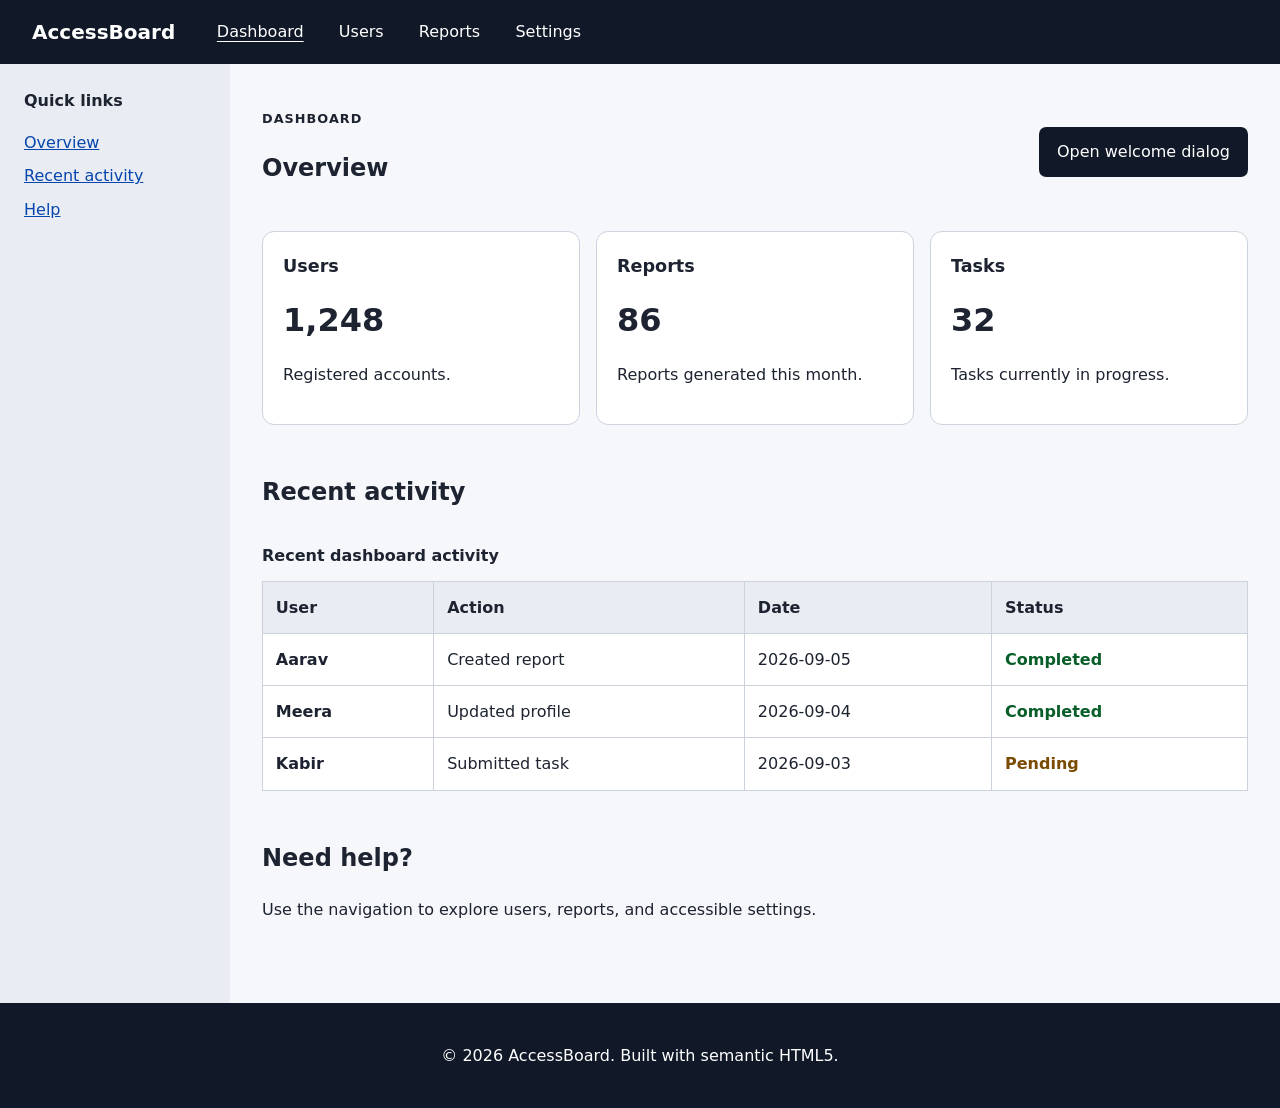
==== index.html @ 459112c2 "comitted" ====
<!doctype html>
<html lang="en">
<head>
  <meta charset="utf-8">
  <meta name="viewport" content="width=device-width, initial-scale=1">
  <meta name="description" content="Accessible multi-page admin dashboard demo">
  <title>Accessible Dashboard - Home</title>
  <link rel="stylesheet" href="css/style.css">
  <script src="js/main.js" defer></script>
</head>
<body>
  <a class="skip-link" href="#main-content">Skip to main content</a>

  <header class="site-header">
    <div class="brand">
      <a href="index.html" aria-label="Accessible Dashboard home">AccessBoard</a>
    </div>
    <nav aria-label="Primary navigation">
      <ul class="nav-list">
        <li><a href="index.html" aria-current="page">Dashboard</a></li>
        <li><a href="users.html">Users</a></li>
        <li><a href="reports.html">Reports</a></li>
        <li><a href="settings.html">Settings</a></li>
      </ul>
    </nav>
    <button class="menu-toggle" type="button" aria-expanded="false" aria-controls="sidebar">
      Menu
    </button>
  </header>

  <div class="layout">
    <aside id="sidebar" class="sidebar" aria-label="Sidebar navigation">
      <h2>Quick links</h2>
      <nav aria-label="Secondary navigation">
        <ul>
          <li><a href="#overview">Overview</a></li>
          <li><a href="#activity">Recent activity</a></li>
          <li><a href="#help">Help</a></li>
        </ul>
      </nav>
    </aside>

    <main id="main-content" class="main-content">
      <section id="overview" aria-labelledby="overview-title">
        <div class="section-heading">
          <div>
            <p class="eyebrow">Dashboard</p>
            <h1 id="overview-title">Overview</h1>
          </div>
          <button class="button" type="button" data-modal-target="welcome-modal">
            Open welcome dialog
          </button>
        </div>

        <div class="cards" aria-label="Dashboard statistics">
          <article class="card">
            <h2>Users</h2>
            <p class="stat">1,248</p>
            <p>Registered accounts.</p>
          </article>
          <article class="card">
            <h2>Reports</h2>
            <p class="stat">86</p>
            <p>Reports generated this month.</p>
          </article>
          <article class="card">
            <h2>Tasks</h2>
            <p class="stat">32</p>
            <p>Tasks currently in progress.</p>
          </article>
        </div>
      </section>

      <section id="activity" aria-labelledby="activity-title">
        <h2 id="activity-title">Recent activity</h2>
        <div class="table-wrap">
          <table>
            <caption>Recent dashboard activity</caption>
            <thead>
              <tr>
                <th scope="col">User</th>
                <th scope="col">Action</th>
                <th scope="col">Date</th>
                <th scope="col">Status</th>
              </tr>
            </thead>
            <tbody>
              <tr>
                <th scope="row">Aarav</th>
                <td>Created report</td>
                <td>2026-09-05</td>
                <td><span class="status success">Completed</span></td>
              </tr>
              <tr>
                <th scope="row">Meera</th>
                <td>Updated profile</td>
                <td>2026-09-04</td>
                <td><span class="status success">Completed</span></td>
              </tr>
              <tr>
                <th scope="row">Kabir</th>
                <td>Submitted task</td>
                <td>2026-09-03</td>
                <td><span class="status pending">Pending</span></td>
              </tr>
            </tbody>
          </table>
        </div>
      </section>

      <section id="help" aria-labelledby="help-title">
        <h2 id="help-title">Need help?</h2>
        <p>Use the navigation to explore users, reports, and accessible settings.</p>
      </section>
    </main>
  </div>

  <footer class="site-footer">
    <p>&copy; 2026 AccessBoard. Built with semantic HTML5.</p>
  </footer>

  <dialog id="welcome-modal" aria-labelledby="welcome-title">
    <div class="modal-content">
      <h2 id="welcome-title">Welcome</h2>
      <p>This modal uses the native dialog element and can be operated with a keyboard.</p>
      <button class="button" type="button" data-close-modal>Close</button>
    </div>
  </dialog>
</body>
</html>
---- css/style.css ----
/* Accessible Dashboard stylesheet */
:root {
  font-family: system-ui, -apple-system, BlinkMacSystemFont, "Segoe UI", sans-serif;
  color: #1d2330;
  background: #f5f7fa;
  line-height: 1.6;
}

* {
  box-sizing: border-box;
}

body {
  margin: 0;
  min-width: 320px;
}

a {
  color: #0645ad;
}

a:focus-visible,
button:focus-visible,
input:focus-visible,
select:focus-visible {
  outline: 3px solid #ffbf00;
  outline-offset: 3px;
}

.skip-link {
  position: absolute;
  left: 1rem;
  top: -5rem;
  padding: 0.75rem 1rem;
  background: #111827;
  color: #fff;
  z-index: 1000;
}

.skip-link:focus {
  top: 1rem;
}

.site-header {
  display: flex;
  align-items: center;
  gap: 2rem;
  padding: 1rem 2rem;
  background: #111827;
  color: #fff;
}

.brand a {
  color: #fff;
  text-decoration: none;
  font-weight: 800;
  font-size: 1.25rem;
}

.nav-list {
  display: flex;
  flex-wrap: wrap;
  gap: 1rem;
  list-style: none;
  padding: 0;
  margin: 0;
}

.nav-list a {
  color: #fff;
  text-decoration: none;
  padding: 0.4rem 0.6rem;
}

.nav-list a[aria-current="page"] {
  text-decoration: underline;
  text-underline-offset: 0.25rem;
}

.menu-toggle {
  margin-left: auto;
  display: none;
}

.layout {
  display: grid;
  grid-template-columns: 230px 1fr;
  min-height: calc(100vh - 130px);
}

.sidebar {
  padding: 1.5rem;
  background: #e9edf3;
}

.sidebar h2 {
  margin-top: 0;
  font-size: 1rem;
}

.sidebar ul {
  list-style: none;
  padding: 0;
}

.sidebar li + li {
  margin-top: 0.5rem;
}

.main-content {
  max-width: 1200px;
  width: 100%;
  padding: 2rem;
  margin: 0 auto;
}

.section-heading {
  display: flex;
  justify-content: space-between;
  align-items: center;
  gap: 1rem;
}

.eyebrow {
  margin-bottom: 0;
  font-weight: 700;
  text-transform: uppercase;
  letter-spacing: 0.08em;
  font-size: 0.8rem;
}

.cards {
  display: grid;
  grid-template-columns: repeat(3, 1fr);
  gap: 1rem;
  margin: 1.5rem 0 2rem;
}

.card {
  padding: 1.25rem;
  border: 1px solid #ccd3dd;
  border-radius: 0.75rem;
  background: #fff;
}

.card h2 {
  margin-top: 0;
  font-size: 1.1rem;
}

.stat {
  font-size: 2rem;
  font-weight: 800;
  margin: 0;
}

section {
  margin-bottom: 3rem;
}

.table-wrap {
  overflow-x: auto;
}

table {
  width: 100%;
  border-collapse: collapse;
  background: #fff;
}

caption {
  text-align: left;
  font-weight: 700;
  padding: 0.75rem 0;
}

th,
td {
  border: 1px solid #cbd2dc;
  padding: 0.8rem;
  text-align: left;
}

thead th {
  background: #e9edf3;
}

.status {
  font-weight: 700;
}

.success {
  color: #075e28;
}

.pending {
  color: #7a4b00;
}

.button {
  border: 2px solid #111827;
  border-radius: 0.45rem;
  padding: 0.65rem 1rem;
  background: #111827;
  color: #fff;
  cursor: pointer;
  font: inherit;
}

.button.secondary {
  background: #fff;
  color: #111827;
}

.form-group {
  margin-bottom: 1.25rem;
}

label,
.label-text {
  display: block;
  font-weight: 700;
  margin-bottom: 0.4rem;
}

input,
select {
  width: 100%;
  max-width: 520px;
  padding: 0.7rem;
  border: 1px solid #687386;
  border-radius: 0.35rem;
  background: #fff;
  color: #1d2330;
  font: inherit;
}

.checkbox-label {
  display: flex;
  align-items: center;
  gap: 0.5rem;
  font-weight: 400;
}

.checkbox-label input {
  width: auto;
}

fieldset {
  border: 1px solid #aeb7c5;
  border-radius: 0.6rem;
  padding: 1.25rem;
  margin: 0 0 1.5rem;
}

legend {
  padding: 0 0.5rem;
  font-weight: 800;
}

small {
  display: block;
  margin-top: 0.3rem;
}

.form-actions {
  display: flex;
  flex-wrap: wrap;
  gap: 0.75rem;
}

.form-message {
  min-height: 1.5rem;
  font-weight: 700;
}

dialog {
  border: 0;
  border-radius: 0.75rem;
  max-width: 600px;
  width: calc(100% - 2rem);
  padding: 0;
  box-shadow: 0 1rem 3rem rgba(0, 0, 0, 0.25);
}

dialog::backdrop {
  background: rgba(0, 0, 0, 0.55);
}

.modal-content {
  padding: 1.5rem;
}

.site-footer {
  padding: 1.5rem 2rem;
  background: #111827;
  color: #fff;
  text-align: center;
}

@media (max-width: 760px) {
  .site-header {
    flex-wrap: wrap;
    padding: 1rem;
  }

  .menu-toggle {
    display: block;
  }

  .nav-list {
    width: 100%;
  }

  .layout {
    display: block;
  }

  .sidebar {
    display: none;
  }

  .sidebar.is-open {
    display: block;
  }

  .main-content {
    padding: 1.25rem;
  }

  .section-heading {
    align-items: flex-start;
    flex-direction: column;
  }

  .cards {
    grid-template-columns: 1fr;
  }
}
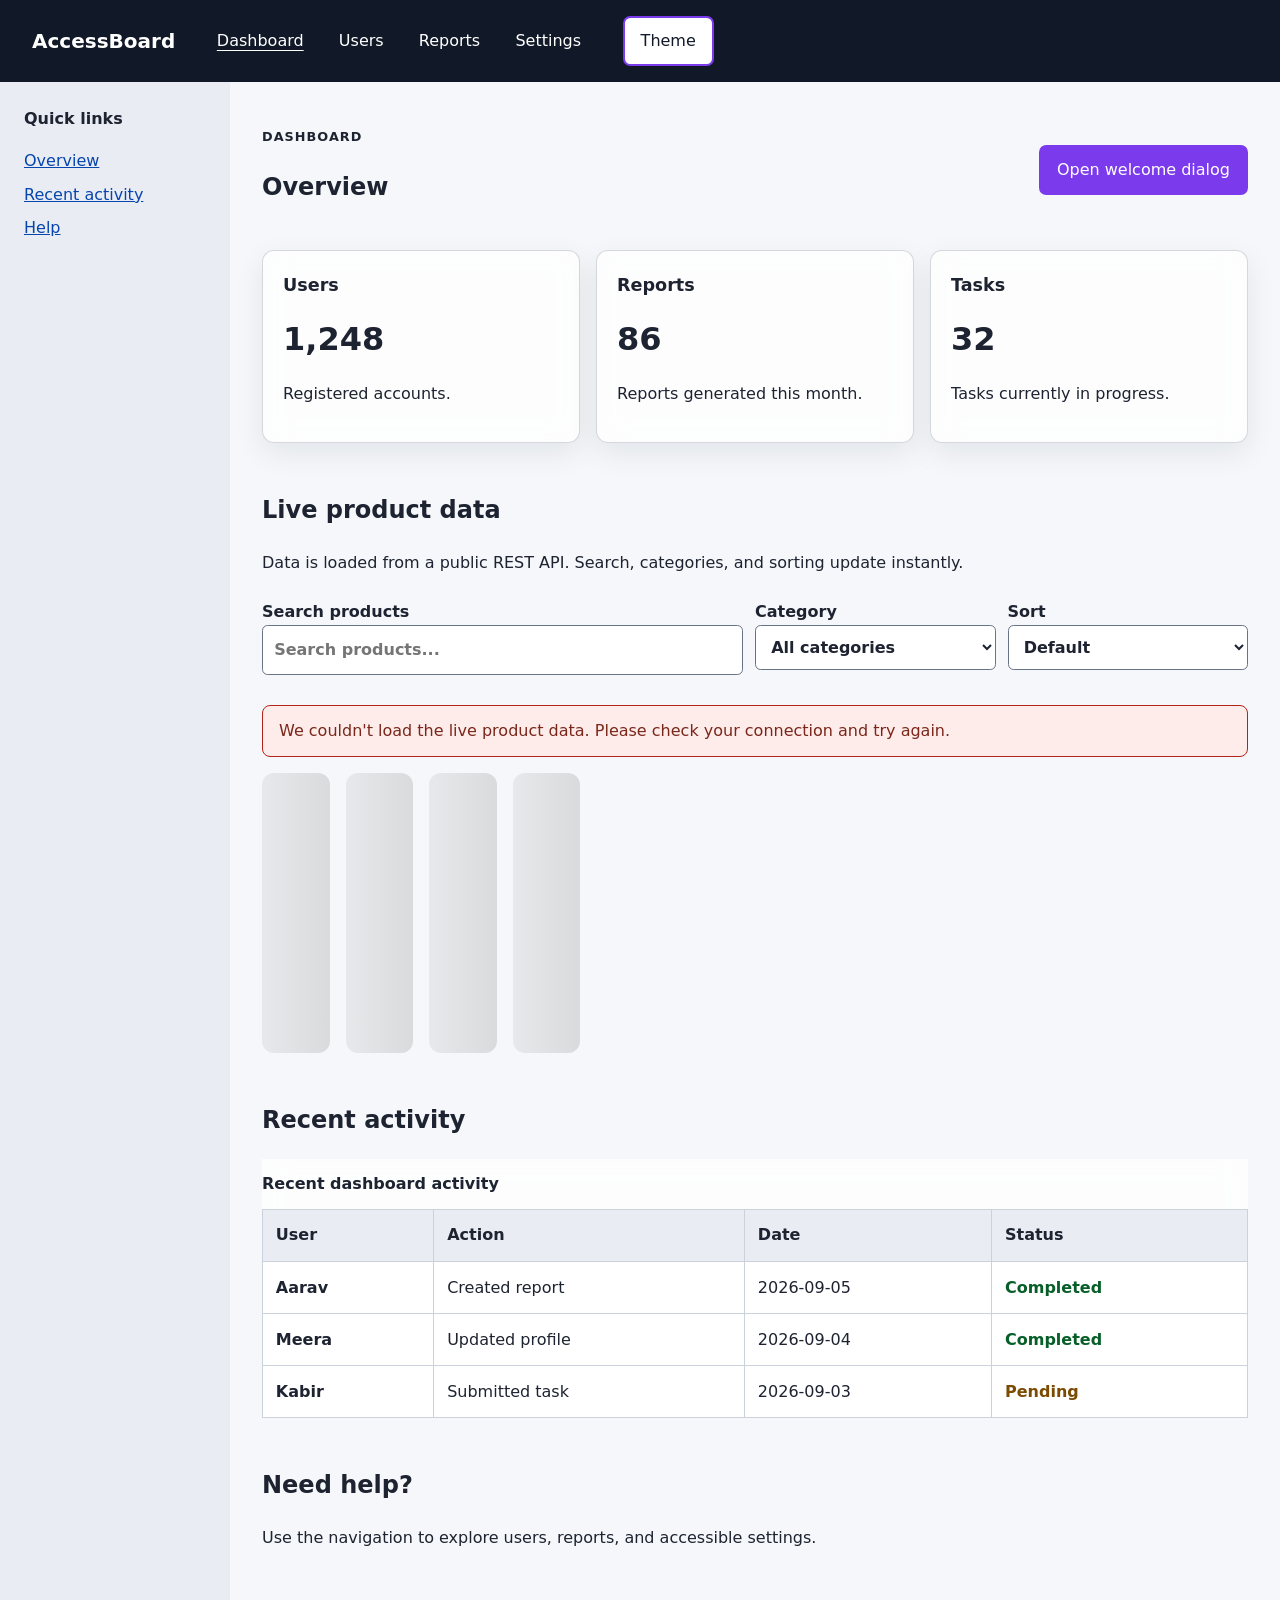
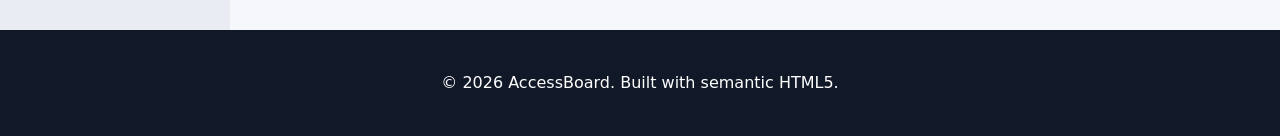
==== commit 1568a4bc: "don all the update" ====
--- a/index.html
+++ b/index.html
@@ -23,6 +23,7 @@
         <li><a href="settings.html">Settings</a></li>
       </ul>
     </nav>
+    <button id="theme-toggle" class="button secondary" type="button" aria-label="Toggle color theme">Theme</button>
     <button class="menu-toggle" type="button" aria-expanded="false" aria-controls="sidebar">
       Menu
     </button>
@@ -69,6 +70,27 @@
             <p>Tasks currently in progress.</p>
           </article>
         </div>
+      </section>
+
+      <section id="products" aria-labelledby="products-title">
+        <h2 id="products-title">Live product data</h2>
+        <p>Data is loaded from a public REST API. Search, categories, and sorting update instantly.</p>
+        <div class="data-toolbar">
+          <label>Search products
+            <input id="product-search" type="search" placeholder="Search products..." aria-label="Search products">
+          </label>
+          <label>Category
+            <select id="product-category" aria-label="Filter by category"><option value="all">All categories</option></select>
+          </label>
+          <label>Sort
+            <select id="product-sort" aria-label="Sort products"><option value="default">Default</option><option value="price-asc">Price: low to high</option><option value="price-desc">Price: high to low</option><option value="title">Title: A-Z</option></select>
+          </label>
+        </div>
+        <div id="api-error" class="error-banner" role="alert" hidden></div>
+        <div id="product-loading" class="data-grid" aria-live="polite" aria-label="Loading products">
+          <div class="skeleton"></div><div class="skeleton"></div><div class="skeleton"></div><div class="skeleton"></div>
+        </div>
+        <div id="product-grid" class="data-grid" aria-live="polite"></div>
       </section>
 
       <section id="activity" aria-labelledby="activity-title">
--- a/css/style.css
+++ b/css/style.css
@@ -337,3 +337,89 @@
     grid-template-columns: 1fr;
   }
 }
+
+/* Data dashboard: design tokens, responsive grid, glass UI, and overflow protection */
+:root {
+  --color-primary: #7c3aed;
+  --color-primary-strong: #5b21b6;
+  --color-accent: #c084fc;
+  --color-bg: #f5f7fa;
+  --color-surface: rgba(255,255,255,.78);
+  --color-text: #1d2330;
+  --color-muted: #5b6472;
+  --color-border: rgba(104,115,134,.28);
+  --font-xs: .75rem;
+  --font-sm: .875rem;
+  --font-md: 1rem;
+  --font-lg: 1.25rem;
+  --font-xl: 1.75rem;
+  --space-1: .25rem;
+  --space-2: .5rem;
+  --space-3: .75rem;
+  --space-4: 1rem;
+  --space-6: 1.5rem;
+  --space-8: 2rem;
+  --radius-sm: .5rem;
+  --radius-md: .75rem;
+  --radius-lg: 1rem;
+  --shadow-soft: 0 10px 30px rgba(17,24,39,.08);
+  --glass-blur: 14px;
+}
+
+html[data-theme="dark"] {
+  --color-bg: #09090f;
+  --color-surface: rgba(20,20,31,.78);
+  --color-text: #f3f4f6;
+  --color-muted: #b4b9c5;
+  --color-border: rgba(192,132,252,.24);
+}
+
+html { overflow-x: hidden; }
+body { background: var(--color-bg); color: var(--color-text); overflow-x: hidden; }
+.main-content { min-width: 0; }
+.layout { width: 100%; min-width: 0; }
+.cards { grid-template-columns: repeat(12, minmax(0, 1fr)); }
+.card { grid-column: span 4; background: var(--color-surface); border-color: var(--color-border); box-shadow: var(--shadow-soft); backdrop-filter: blur(var(--glass-blur)); -webkit-backdrop-filter: blur(var(--glass-blur)); transition: transform .2s ease, box-shadow .2s ease, border-color .2s ease; }
+.card:hover { transform: translateY(-3px); box-shadow: 0 16px 36px rgba(17,24,39,.13); border-color: var(--color-primary); }
+.table-wrap, dialog { background: var(--color-surface); backdrop-filter: blur(var(--glass-blur)); -webkit-backdrop-filter: blur(var(--glass-blur)); }
+.button { background: var(--color-primary); border-color: var(--color-primary); transition: transform .2s ease, filter .2s ease; }
+.button:hover { filter: brightness(1.08); transform: translateY(-1px); }
+
+/* API dashboard controls */
+.data-toolbar { display:grid; grid-template-columns:minmax(180px,2fr) repeat(2,minmax(130px,1fr)); gap:var(--space-3); margin:var(--space-6) 0; }
+.data-toolbar input, .data-toolbar select { max-width:none; }
+.data-grid { display:grid; grid-template-columns:repeat(12,minmax(0,1fr)); gap:var(--space-4); }
+.data-item { grid-column:span 3; min-width:0; padding:var(--space-4); border:1px solid var(--color-border); border-radius:var(--radius-md); background:var(--color-surface); box-shadow:var(--shadow-soft); transition:transform .2s ease, box-shadow .2s ease; }
+.data-item:hover { transform:translateY(-3px); box-shadow:0 14px 30px rgba(17,24,39,.12); }
+.data-item img { width:100%; height:180px; object-fit:contain; border-radius:var(--radius-sm); background:#fff; }
+.error-banner { margin:var(--space-4) 0; padding:var(--space-3) var(--space-4); border:1px solid #b42318; border-radius:var(--radius-sm); background:rgba(255,235,233,.9); color:#7a271a; }
+.skeleton { height:280px; border-radius:var(--radius-md); background:linear-gradient(90deg,rgba(127,127,127,.12),rgba(127,127,127,.24),rgba(127,127,127,.12)); background-size:200% 100%; animation:skeleton 1.2s infinite; }
+@keyframes skeleton { to { background-position:-200% 0; } }
+
+@media (max-width: 1023px) {
+  .layout { grid-template-columns:200px minmax(0,1fr); }
+  .main-content { padding:var(--space-6); }
+  .data-item { grid-column:span 6; }
+}
+@media (max-width: 767px) {
+  .site-header { padding:var(--space-4); gap:var(--space-3); flex-wrap:wrap; }
+  .nav-list { gap:.25rem; }
+  .layout { display:block; }
+  .sidebar { display:none; }
+  .sidebar.is-open { display:block; }
+  .menu-toggle { display:block; }
+  .main-content { padding:var(--space-4); }
+  .section-heading { align-items:flex-start; flex-direction:column; }
+  .cards { grid-template-columns:1fr; }
+  .card, .data-item { grid-column:auto; }
+  .data-toolbar { grid-template-columns:1fr; }
+  .data-item img { height:160px; }
+}
+@media (max-width: 319px) {
+  body { min-width:0; }
+  .main-content { padding:.75rem; }
+  .site-header { padding:.75rem; }
+  .nav-list a { padding:.25rem; font-size:var(--font-sm); }
+}
+@media (min-width: 1024px) and (max-width: 1439px) { .data-item { grid-column:span 4; } }
+@media (min-width: 1440px) { .main-content { max-width:1400px; } .data-item { grid-column:span 3; } }
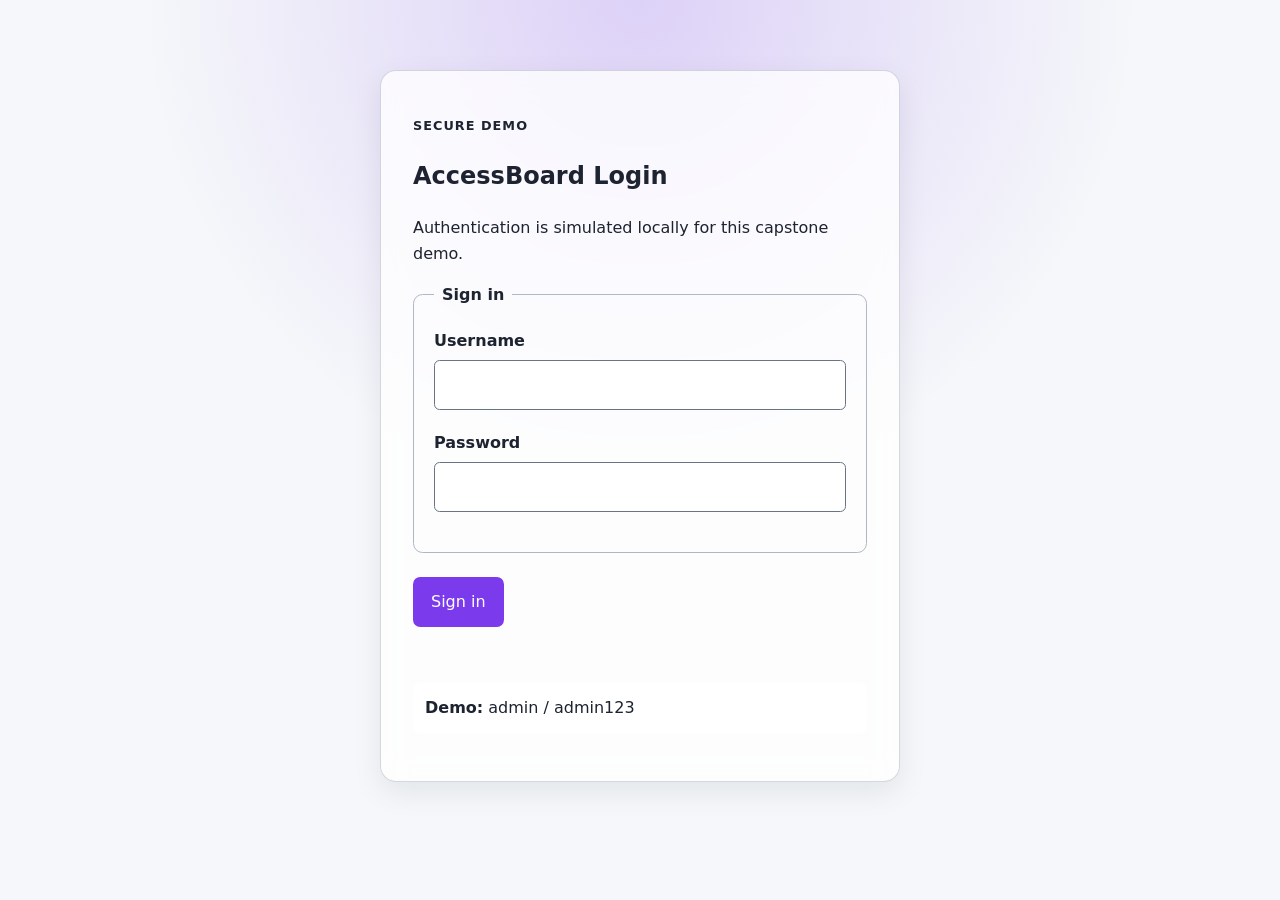
==== commit 1cfbbb1f: "full useble website" ====
--- a/index.html
+++ b/index.html
@@ -24,6 +24,7 @@
       </ul>
     </nav>
     <button id="theme-toggle" class="button secondary" type="button" aria-label="Toggle color theme">Theme</button>
+    <button id="logout-button" class="button danger" type="button">Logout</button>
     <button class="menu-toggle" type="button" aria-expanded="false" aria-controls="sidebar">
       Menu
     </button>
@@ -86,10 +87,11 @@
             <select id="product-sort" aria-label="Sort products"><option value="default">Default</option><option value="price-asc">Price: low to high</option><option value="price-desc">Price: high to low</option><option value="title">Title: A-Z</option></select>
           </label>
         </div>
-        <div id="api-error" class="error-banner" role="alert" hidden></div>
+        <div id="api-error" class="error-banner" role="alert" hidden></div><button id="retry-products" class="button secondary" type="button" hidden>Retry</button>
         <div id="product-loading" class="data-grid" aria-live="polite" aria-label="Loading products">
           <div class="skeleton"></div><div class="skeleton"></div><div class="skeleton"></div><div class="skeleton"></div>
         </div>
+        <div class="section-heading compact"><div><h3>Catalog management</h3><p>Add, edit, or delete catalog items. Changes persist in localStorage.</p></div><button class="button" type="button" data-modal-target="add-product-modal">Add product</button></div>
         <div id="product-grid" class="data-grid" aria-live="polite"></div>
       </section>
 
@@ -134,6 +136,7 @@
         <h2 id="help-title">Need help?</h2>
         <p>Use the navigation to explore users, reports, and accessible settings.</p>
       </section>
+    <dialog id="add-product-modal" aria-labelledby="product-modal-title"><div class="modal-content"><h2 id="product-modal-title">Add product</h2><form id="add-product-form"><input id="product-id" type="hidden"><fieldset><legend>Product details</legend><div class="form-group"><label for="product-title">Title</label><input id="product-title" required minlength="2"></div><div class="form-group"><label for="product-price">Price</label><input id="product-price" type="number" min="0" step="0.01" required></div><div class="form-group"><label for="product-category-input">Category</label><input id="product-category-input" required></div><div class="form-group"><label for="product-image">Image URL</label><input id="product-image" type="url" placeholder="https://example.com/image.jpg"></div><div class="form-group"><label for="product-description">Description</label><textarea id="product-description" rows="4" required minlength="5"></textarea></div></fieldset><div class="form-actions"><button class="button" type="submit">Save product</button><button class="button secondary" type="button" data-close-modal>Cancel</button></div></form></div></dialog>
     </main>
   </div>
 
--- a/css/style.css
+++ b/css/style.css
@@ -423,3 +423,21 @@
 }
 @media (min-width: 1024px) and (max-width: 1439px) { .data-item { grid-column:span 4; } }
 @media (min-width: 1440px) { .main-content { max-width:1400px; } .data-item { grid-column:span 3; } }
+
+/* Capstone application layer */
+:root { --surface-2: rgba(255,255,255,.62); --danger: #b42318; --success: #087443; }
+html[data-theme="dark"] { --surface-2: rgba(20,20,31,.62); }
+textarea { width: 100%; max-width: 520px; padding: .7rem; border: 1px solid #687386; border-radius: .35rem; background: var(--color-surface); color: var(--color-text); font: inherit; resize: vertical; }
+.button.danger { background: var(--danger); border-color: var(--danger); }
+.button.small { padding: .4rem .65rem; font-size: .875rem; }
+.card-actions { display:flex; flex-wrap:wrap; gap:.5rem; margin-top:1rem; }
+.form-message.success { color: var(--success); }
+.form-message.error { color: var(--danger); }
+.error-banner { margin-bottom: .75rem; }
+.empty-state { grid-column: 1 / -1; padding: 2rem; text-align:center; }
+.section-heading.compact { margin: 1.5rem 0 1rem; }
+.auth-page { min-height:100vh; display:grid; place-items:center; padding:1rem; background:radial-gradient(circle at top, rgba(124,58,237,.2), transparent 45%), var(--color-bg); }
+.auth-shell { width:min(100%, 520px); }
+.auth-card { padding:2rem; border:1px solid var(--color-border); border-radius:var(--radius-lg); background:var(--color-surface); box-shadow:var(--shadow-soft); backdrop-filter:blur(var(--glass-blur)); }
+.demo-hint { margin-top:1rem; padding:.75rem; border-radius:var(--radius-sm); background:var(--surface-2); }
+@media (max-width: 767px) { .site-header .danger { order: 4; } .auth-card { padding:1.25rem; } .data-item { grid-column:auto; } }
